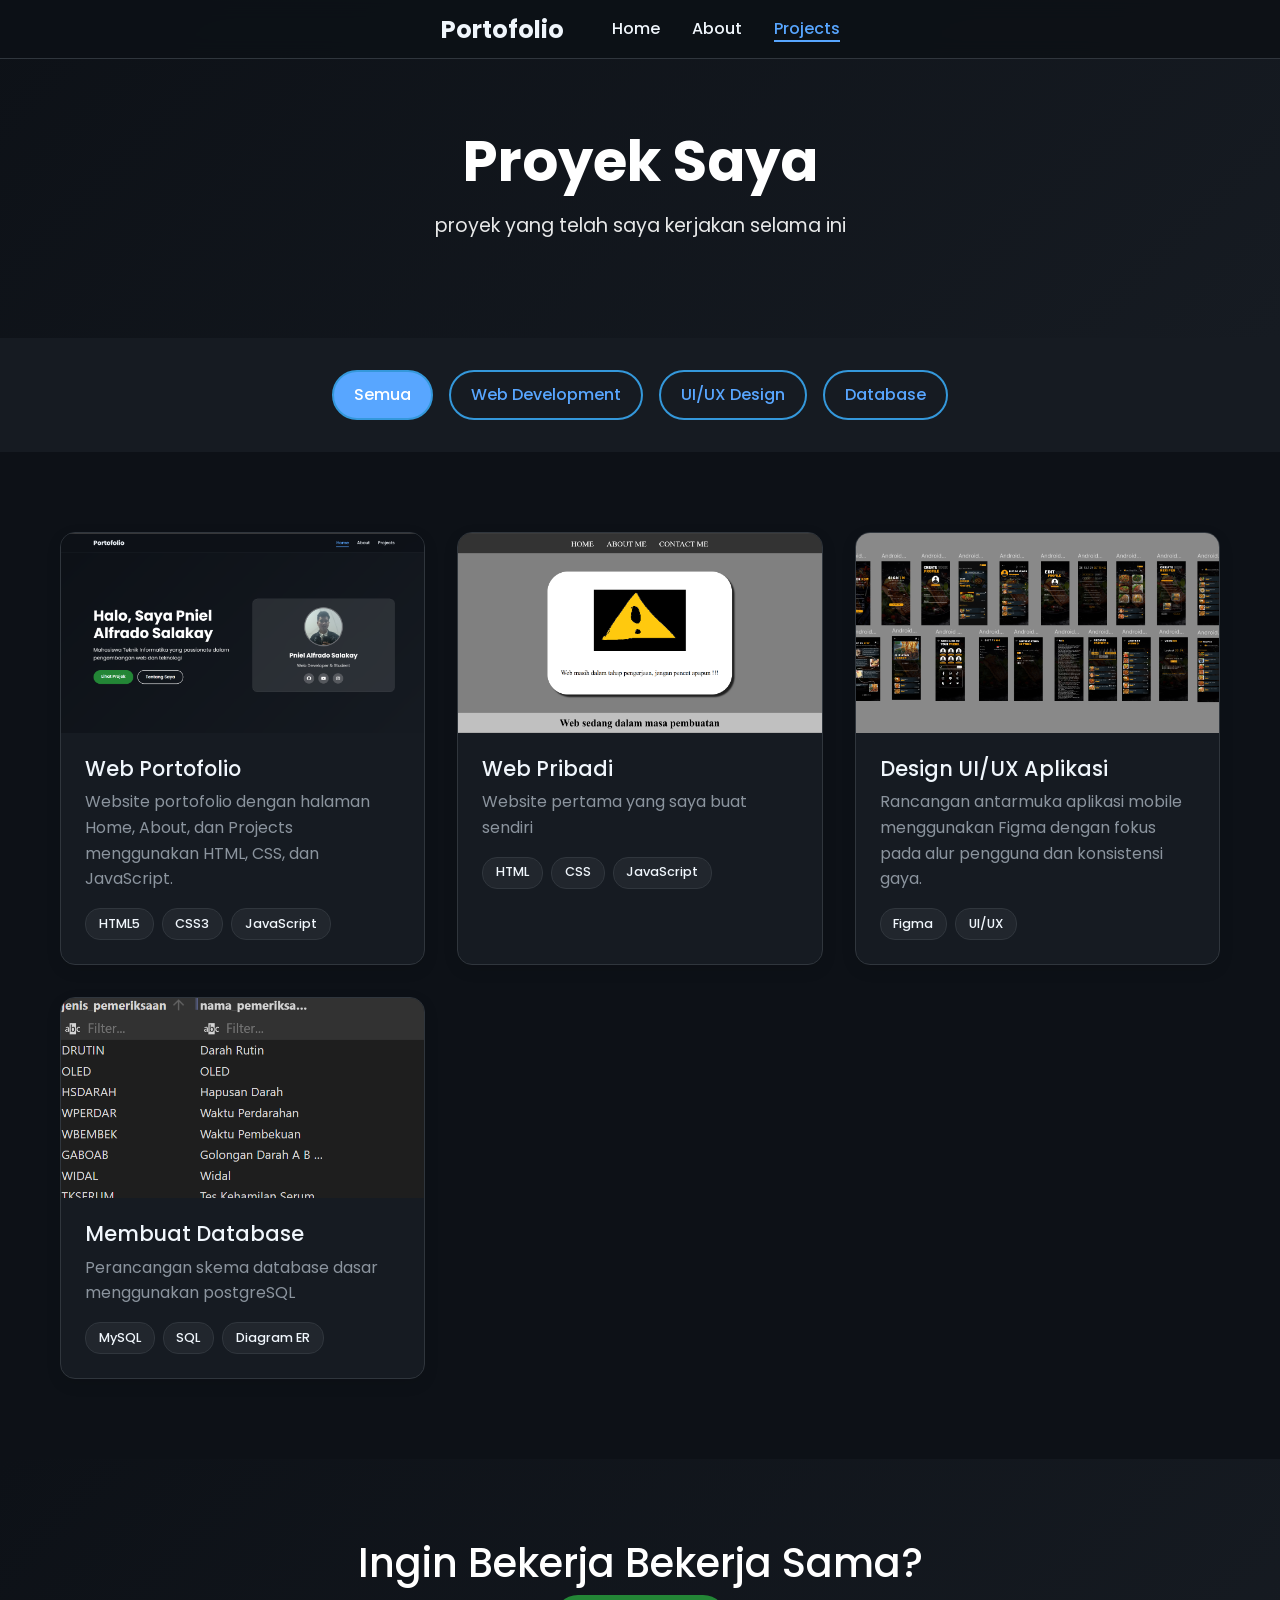
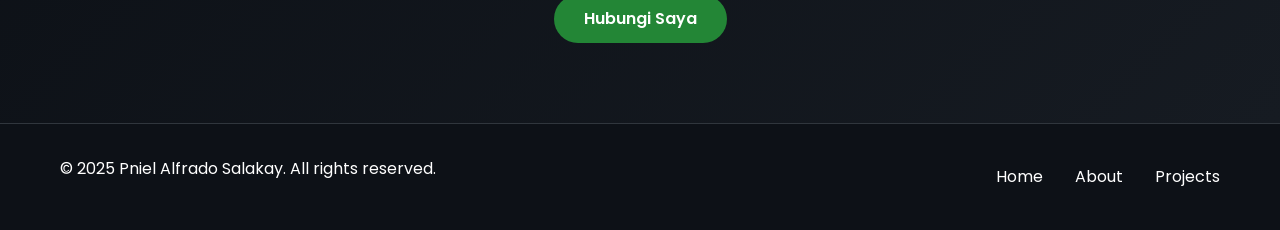
==== projects.html @ 7a98aca3 "Add files via upload" ====
<!DOCTYPE html>
<html lang="id">
<head>
    <meta charset="UTF-8">
    <meta name="viewport" content="width=device-width, initial-scale=1.0">    
    <title>Projects - Pniel Alfrado Salakay</title>
    <!-- Bootstrap CSS -->
    <link href="https://cdn.jsdelivr.net/npm/bootstrap@5.3.0/dist/css/bootstrap.min.css" rel="stylesheet">
    <link href="https://cdnjs.cloudflare.com/ajax/libs/font-awesome/6.0.0/css/all.min.css" rel="stylesheet">
    <link href="https://fonts.googleapis.com/css2?family=Poppins:wght@300;400;500;600;700&display=swap" rel="stylesheet">
    <link rel="stylesheet" href="style.css">
</head>
<body>
    <!-- Navigation -->
    <nav class="navbar">
        <div class="nav-container">
            <div class="nav-logo">
                <a href="index.html">Portofolio</a>
            </div>
            <ul class="nav-menu">
                <li class="nav-item">
                    <a href="index.html" class="nav-link">Home</a>
                </li>
                <li class="nav-item">
                    <a href="about.html" class="nav-link">About</a>
                </li>
                <li class="nav-item">
                    <a href="projects.html" class="nav-link active">Projects</a>
                </li>
            </ul>
            <div class="hamburger">
                <span class="bar"></span>
                <span class="bar"></span>
                <span class="bar"></span>
            </div>
        </div>
    </nav>

    <section class="projects-hero">
        <div class="container">
            <div class="hero-content">
                <h1 class="hero-title">Proyek Saya</h1>
                <p class="hero-subtitle">
                    proyek yang telah saya kerjakan selama ini
                </p>
            </div>
        </div>
    </section>


    <section class="project-filter">
        <div class="container">
            <div class="filter-buttons">
                <button class="filter-btn active" data-filter="all">Semua</button>
                <button class="filter-btn" data-filter="web">Web Development</button>
                <button class="filter-btn" data-filter="design">UI/UX Design</button>
                <button class="filter-btn" data-filter="database">Database</button>
            </div>
        </div>
    </section>

    <section class="projects-grid">
        <div class="container">
            <div class="projects-container">
                <!-- Project 1: Web Portofolio -->
                <div class="project-card" data-category="web">
                    <div class="project-image">
                        <img src="Port.png" alt="Web Portofolio">
                        <div class="project-overlay">
                            <div class="project-links">
                                <a href="#" class="project-link"><i class="fas fa-external-link-alt"></i></a>
                                <a href="#" class="project-link"><i class="fab fa-github"></i></a>
                            </div>
                        </div>
                    </div>
                    <div class="project-content">
                        <h3 class="project-title">Web Portofolio</h3>
                        <p class="project-description">
                            Website portofolio dengan halaman Home, About, dan Projects menggunakan HTML, CSS, dan JavaScript.
                        </p>
                        <div class="project-tech">
                            <span class="tech-tag">HTML5</span>
                            <span class="tech-tag">CSS3</span>
                            <span class="tech-tag">JavaScript</span>
                        </div>
                    </div>
                </div>

                <!-- Project 2: Web Pribadi -->
                <div class="project-card" data-category="web">
                    <div class="project-image">
                        <img src="WebM.png" alt="Web Pribadi">
                        <div class="project-overlay">
                            <div class="project-links">
                                <a href="#" class="project-link"><i class="fas fa-external-link-alt"></i></a>
                                <a href="https://github.com/Hexkrofon/Website-Personal" class="project-link"><i class="fab fa-github"></i></a>
                            </div>
                        </div>
                    </div>
                    <div class="project-content">
                        <h3 class="project-title">Web Pribadi</h3>
                        <p class="project-description">
                            Website pertama yang saya buat sendiri
                        </p>
                        <div class="project-tech">
                            <span class="tech-tag">HTML</span>
                            <span class="tech-tag">CSS</span>
                            <span class="tech-tag">JavaScript</span>
                        </div>
                    </div>
                </div>

                <!-- Project 3: Design UI/UX Aplikasi -->
                <div class="project-card" data-category="design">
                    <div class="project-image">
                        <img src="Figma.png" alt="Design UI/UX Aplikasi">
                        <div class="project-overlay">
                            <div class="project-links">
                                <a href="https://www.figma.com/design/kWWTiL2RI9q13RmklP8kKy/Untitled?node-id=0-1&p=f&t=6s42YTAVWLP6JMKu-0" class="project-link"><i class="fab fa-figma"></i></a>
                            </div>
                        </div>
                    </div>
                    <div class="project-content">
                        <h3 class="project-title">Design UI/UX Aplikasi</h3>
                        <p class="project-description">
                            Rancangan antarmuka aplikasi mobile menggunakan Figma dengan fokus pada alur pengguna dan konsistensi gaya.
                        </p>
                        <div class="project-tech">
                            <span class="tech-tag">Figma</span>
                            <span class="tech-tag">UI/UX</span>
                        </div>
                    </div>
                </div>
                
                <!-- Project 4: Membuat Database -->
                <div class="project-card" data-category="database">
                    <div class="project-image">
                        <img src="Database.png" alt="Membuat Database">
                        <div class="project-overlay">
                            <div class="project-links">
                                <a href="https://github.com/Hexkrofon/Database" class="project-link"><i class="fab fa-github"></i></a>
                            </div>
                        </div>
                    </div>
                    <div class="project-content">
                        <h3 class="project-title">Membuat Database</h3>
                        <p class="project-description">
                            Perancangan skema database dasar menggunakan postgreSQL
                        </p>
                        <div class="project-tech">
                            <span class="tech-tag">MySQL</span>
                            <span class="tech-tag">SQL</span>
                            <span class="tech-tag">Diagram ER</span>
                        </div>
                    </div>
                </div>
            </div>
        </div>
    </section>

    <section class="contact-cta">
        <div class="container">
            <div class="cta-content">
                <h1>Ingin Bekerja Bekerja Sama?</h1>
                <a href="https://wa.me/6285259934134" class="btn btn-primary">Hubungi Saya</a>
            </div>
        </div>
    </section>

    <footer class="footer">
        <div class="container">
            <div class="footer-content">
                <p>&copy; 2025 Pniel Alfrado Salakay. All rights reserved.</p>
                <div class="footer-links">
                    <a href="index.html">Home</a>
                    <a href="about.html">About</a>
                    <a href="projects.html">Projects</a>
                </div>
            </div>
        </div>
    </footer>

    <!-- Bootstrap JS -->
    <script src="https://cdn.jsdelivr.net/npm/bootstrap@5.3.0/dist/js/bootstrap.bundle.min.js"></script>
    <!-- Custom JavaScript -->
    <script src="script.js"></script>
</body>
</html>
---- style.css ----
* {
    margin: 0;
    padding: 0;
    box-sizing: border-box;
}

/* Base body styles */
body {
    font-family: 'Poppins', sans-serif;  /* Google Fonts - Poppins */
    line-height: 1.6;                    /* Improved readability */
    color: #f0f6fc;                      /* Light text color */
    background-color: #0d1117;           /* Dark background */
    overflow-x: hidden;                  /* Prevent horizontal scroll */
}

/* Container utility class */
.container {
    max-width: 1200px;                   /* Maximum width */
    margin: 0 auto;                      /* Center container */
    padding: 0 20px;                     /* Horizontal padding */
}

/* ========================================
   NAVIGATION STYLES
   ======================================== */

/* Main navigation bar */
.navbar {
    position: fixed;                      /* Fixed position */
    top: 0;                              /* Stick to top */
    left: 0;                             /* Ensure left alignment */
    width: 100%;                         /* Full width */
    background: rgba(13, 17, 23, 0.95);  /* Semi-transparent background */
    backdrop-filter: blur(10px);         /* Glass effect */
    border-bottom: 1px solid #30363d;    /* Subtle border */
    z-index: 1000;                       /* High z-index */
    padding: 1rem 0;                     /* Vertical padding */
    transition: all 0.3s ease;           /* Smooth transitions */
    display: flex;                       /* Flexbox layout */
    align-items: center;                 /* Vertical center alignment */
}

/* Navigation container */
.nav-container {
    max-width: 1200px;                   /* Match container width */
    margin: 0 auto;                      /* Center container */
    padding: 0 20px;                     /* Horizontal padding */
    display: flex;                       /* Flexbox layout */
    justify-content: space-between;      /* Space between logo and menu */
    align-items: center;                 /* Vertical center alignment */
    height: 100%;                        /* Full height */
    gap: 2rem;                           /* Gap between logo and menu */
}

.nav-logo {
    margin-right: 1rem;                  /* Add spacing after logo */
}

.nav-logo a {
    font-size: 1.5rem;
    font-weight: 700;
    color: #f0f6fc;
    text-decoration: none;
    transition: color 0.3s ease;
    display: inline-block;               /* Ensure proper alignment */
    line-height: 1;                      /* Consistent line height */
    vertical-align: middle;              /* Vertical alignment */
}

.nav-logo a:hover {
    color: #58a6ff;
}

.nav-menu {
    display: flex;
    list-style: none;
    gap: 2rem;
    margin: 0;                           /* Remove default margin */
    padding: 0;                          /* Remove default padding */
    align-items: center;                 /* Vertical center alignment */
}

.nav-item {
    display: flex;                       /* Flexbox for proper alignment */
    align-items: center;                 /* Vertical center alignment */
}

.nav-link {
    text-decoration: none;
    color: #f0f6fc;
    font-weight: 500;
    transition: color 0.3s ease;
    position: relative;
    display: inline-block;               /* Ensure proper alignment */
    line-height: 1;                      /* Consistent line height */
    vertical-align: middle;              /* Vertical alignment */
}

.nav-link:hover,
.nav-link.active {
    color: #58a6ff;
}

.nav-link::after {
    content: '';
    position: absolute;
    bottom: -5px;
    left: 0;
    width: 0;
    height: 2px;
    background: #58a6ff;
    transition: width 0.3s ease;
}

.nav-link:hover::after,
.nav-link.active::after {
    width: 100%;
}

.hamburger {
    display: none;
    flex-direction: column;
    cursor: pointer;
}

.bar {
    width: 25px;
    height: 3px;
    background: #333;
    margin: 3px 0;
    transition: 0.3s;
}

/* ========================================
   HERO SECTION STYLES
   ======================================== */

/* Main hero section */
.hero {
    min-height: 100vh;                                    /* Full viewport height */
    display: flex;                                         /* Flexbox layout */
    align-items: center;                                   /* Vertical center */
    background: linear-gradient(135deg, #0d1117 0%, #161b22 100%);  /* Gradient background */
    color: white;                                          /* White text */
    padding-top: 80px;                                     /* Account for fixed navbar */
}

.hero-container {
    max-width: 1200px;
    margin: 0 auto;
    padding: 0 20px;
    display: grid;
    grid-template-columns: 1fr 1fr;
    gap: 4rem;
    align-items: center;
}

.hero-title {
    font-size: 3.5rem;
    font-weight: 700;
    margin-bottom: 1rem;
    line-height: 1.2;
}

.highlight {
    color: #58a6ff;
}

.hero-subtitle {
    font-size: 1.2rem;
    margin-bottom: 2rem;
    opacity: 0.9;
}

.hero-buttons {
    display: flex;
    gap: 1rem;
}

.btn {
    padding: 12px 30px;
    border: none;
    border-radius: 50px;
    text-decoration: none;
    font-weight: 600;
    transition: all 0.3s ease;
    cursor: pointer;
    display: inline-block;
}

.btn-primary {
    background: #238636;
    color: white;
}

.btn-primary:hover {
    background: #2ea043;
    transform: translateY(-2px);
}

.btn-secondary {
    background: transparent;
    color: white;
    border: 2px solid white;
}

.btn-secondary:hover {
    background: #161b22;
    color: #667eea;
    transform: translateY(-2px);
}

.profile-card {
    background: rgba(255, 255, 255, 0.1);
    backdrop-filter: blur(10px);
    border-radius: 20px;
    padding: 2rem;
    text-align: center;
    border: 1px solid rgba(255, 255, 255, 0.2);
}

.profile-img {
    width: 150px;
    height: 150px;
    margin: 0 auto 1rem;
    border-radius: 50%;
    overflow: hidden;
    border: 4px solid rgba(255, 255, 255, 0.3);
}

.profile-img img {
    width: 100%;
    height: 100%;
    object-fit: cover;
}

.profile-info h3 {
    font-size: 1.5rem;
    margin-bottom: 0.5rem;
}

.profile-info p {
    opacity: 0.8;
    margin-bottom: 1rem;
}

.social-links {
    display: flex;
    justify-content: center;
    gap: 1rem;
}

.social-link {
    width: 40px;
    height: 40px;
    background: rgba(255, 255, 255, 0.2);
    border-radius: 50%;
    display: flex;
    align-items: center;
    justify-content: center;
    color: white;
    text-decoration: none;
    transition: all 0.3s ease;
}

.social-link:hover {
    background: #238636;
    transform: translateY(-2px);
}

/* ========================================
   SKILLS SECTION STYLES
   ======================================== */

/* Skills section container */
.skills {
    padding: 5rem 0;                      /* Vertical padding */
    background: #161b22;                  /* Dark background */
}

.section-title {
    text-align: center;
    font-size: 2.5rem;
    margin-bottom: 3rem;
    color: #f0f6fc;
}

.skills-grid {
    display: grid;
    grid-template-columns: repeat(auto-fit, minmax(250px, 1fr));
    gap: 2rem;
}

.skill-card {
    background: #161b22;
    padding: 2rem;
    border-radius: 15px;
    text-align: center;
    box-shadow: 0 5px 15px rgba(0, 0, 0, 0.1);
    border: 1px solid #30363d;
    transition: transform 0.3s ease;
}

.skill-card:hover {
    transform: translateY(-5px);
}

.skill-icon {
    font-size: 3rem;
    margin-bottom: 1rem;
}

.skill-icon i {
    color: #58a6ff;
}

.skill-bar {
    width: 100%;
    height: 8px;
    background: linear-gradient(90deg, rgba(100, 181, 246, 0.35), rgba(76, 175, 80, 0.35));
    border: 1px solid rgba(255, 255, 255, 0.08);
    border-radius: 4px;
    overflow: hidden;
    margin-top: 1rem;
}

.skill-progress {
    height: 100%;
    background: linear-gradient(90deg, #3498db, #2ecc71);
    border-radius: 4px;
    width: 0;
    transition: width 2s ease;
}

/* About Page Styles */
.about-hero {
    padding: 8rem 0 4rem;
    background: linear-gradient(135deg, #0d1117 0%, #161b22 100%);
    color: white;
}

.about-content {
    display: grid;
    grid-template-columns: 1fr 1fr;
    gap: 4rem;
    align-items: center;
}

.about-title {
    font-size: 3rem;
    margin-bottom: 1rem;
}

.about-description {
    font-size: 1.1rem;
    line-height: 1.8;
    opacity: 0.9;
}

.about-img {
    width: 100%;
    border-radius: 20px;
    box-shadow: 0 20px 40px rgba(0, 0, 0, 0.3);
}

.personal-info {
    padding: 5rem 0;
}

.info-grid {
    display: grid;
    grid-template-columns: repeat(auto-fit, minmax(250px, 1fr));
    gap: 2rem;
}

.info-card {
    background: #161b22;
    padding: 2rem;
    border-radius: 15px;
    text-align: center;
    box-shadow: 0 5px 15px rgba(0, 0, 0, 0.1);
    border: 1px solid #30363d;
    transition: transform 0.3s ease;
}

.info-card:hover {
    transform: translateY(-5px);
}

.info-icon {
    font-size: 2.5rem;
    color: #58a6ff;
    margin-bottom: 1rem;
}

.work {
    padding: 5rem 0;
    background: #161b22;
}

.interests {
    padding: 5rem 0;
}

.interests-grid {
    display: grid;
    grid-template-columns: repeat(auto-fit, minmax(250px, 1fr));
    gap: 2rem;
}

.interest-card {
    background: #161b22;
    padding: 2rem;
    border-radius: 15px;
    text-align: center;
    box-shadow: 0 5px 15px rgba(0, 0, 0, 0.1);
    border: 1px solid #30363d;
    transition: transform 0.3s ease;
}

.interest-card:hover {
    transform: translateY(-5px);
}

.interest-icon {
    font-size: 2.5rem;
    color: #58a6ff;
    margin-bottom: 1rem;
}

/* ========================================
   PROJECTS PAGE STYLES
   ======================================== */

/* Projects hero section */
.projects-hero {
    padding: 8rem 0 4rem;                                 /* Vertical padding */
    background: linear-gradient(135deg, #0d1117 0%, #161b22 100%);  /* Gradient background */
    color: white;                                          /* White text */
    text-align: center;                                    /* Center alignment */
}

.project-filter {
    padding: 2rem 0;
    background: #161b22;
}

.filter-buttons {
    display: flex;
    justify-content: center;
    gap: 1rem;
    flex-wrap: wrap;
}

.filter-btn {
    padding: 10px 20px;
    border: 2px solid #3498db;
    background: transparent;
    color: #58a6ff;
    border-radius: 25px;
    cursor: pointer;
    transition: all 0.3s ease;
    font-weight: 500;
}

.filter-btn.active,
.filter-btn:hover {
    background: #58a6ff;
    color: white;
}

.projects-grid {
    padding: 5rem 0;
}

.projects-container {
    display: grid;
    grid-template-columns: repeat(auto-fit, minmax(350px, 1fr));
    gap: 2rem;
}

.project-card {
    background: #161b22;
    border-radius: 15px;
    overflow: hidden;
    box-shadow: 0 5px 15px rgba(0, 0, 0, 0.1);
    border: 1px solid #30363d;
    transition: transform 0.3s ease;
}

.project-card:hover {
    transform: translateY(-5px);
}

.project-image {
    position: relative;
    overflow: hidden;
    height: 200px;
}

.project-image img {
    width: 100%;
    height: 100%;
    object-fit: cover;
    transition: transform 0.3s ease;
}

.project-overlay {
    position: absolute;
    top: 0;
    left: 0;
    right: 0;
    bottom: 0;
    background: rgba(52, 152, 219, 0.9);
    display: flex;
    align-items: center;
    justify-content: center;
    opacity: 0;
    transition: opacity 0.3s ease;
}

.project-card:hover .project-overlay {
    opacity: 1;
}

.project-card:hover .project-image img {
    transform: scale(1.1);
}

.project-links {
    display: flex;
    gap: 1rem;
}

.project-link {
    width: 50px;
    height: 50px;
    background: #161b22;
    border-radius: 50%;
    display: flex;
    align-items: center;
    justify-content: center;
    color: #58a6ff;
    text-decoration: none;
    transition: transform 0.3s ease;
}

.project-link:hover {
    transform: scale(1.1);
}

.project-content {
    padding: 1.5rem;
}

.project-title {
    font-size: 1.3rem;
    margin-bottom: 0.5rem;
    color: #f0f6fc;
}

.project-description {
    color: #8b949e;
    margin-bottom: 1rem;
    line-height: 1.6;
}

.project-tech {
    display: flex;
    flex-wrap: wrap;
    gap: 0.5rem;
}

.tech-tag {
    background: #21262d;
    color: #f0f6fc;
    padding: 0.3rem 0.8rem;
    border-radius: 15px;
    font-size: 0.8rem;
    font-weight: 500;
    border: 1px solid #30363d;
}

.project-stats {
    padding: 5rem 0;
    background: #161b22;
}

.stats-grid {
    display: grid;
    grid-template-columns: repeat(auto-fit, minmax(200px, 1fr));
    gap: 2rem;
}

.stat-item {
    text-align: center;
    background: #161b22;
    padding: 2rem;
    border-radius: 15px;
    box-shadow: 0 5px 15px rgba(0, 0, 0, 0.1);
}

.stat-number {
    font-size: 3rem;
    font-weight: 700;
    color: #58a6ff;
    margin-bottom: 0.5rem;
}

.stat-label {
    color: #8b949e;
    font-weight: 500;
}

/* Contact CTA */
.contact-cta {
    padding: 5rem 0;
    background: linear-gradient(135deg, #0d1117 0%, #161b22 100%);
    color: white;
    text-align: center;
}

.cta-content h2 {
    font-size: 2.5rem;
    margin-bottom: 1rem;
}

.cta-content p {
    font-size: 1.1rem;
    margin-bottom: 2rem;
    opacity: 0.9;
}

/* ========================================
   FOOTER STYLES
   ======================================== */

/* Main footer */
.footer {
    background: #0d1117;                  /* Dark background */
    color: white;                         /* White text */
    padding: 2rem 0;                      /* Vertical padding */
    text-align: center;                   /* Center alignment */
    border-top: 1px solid #30363d;        /* Top border */
}

.footer-content {
    display: flex;
    justify-content: space-between;
    align-items: center;
    flex-wrap: wrap;
    gap: 1rem;
}

.footer-links {
    display: flex;
    gap: 2rem;
}

.footer-links a {
    color: white;
    text-decoration: none;
    transition: color 0.3s ease;
}

.footer-links a:hover {
    color: #58a6ff;
}

/* ========================================
   ANIMATIONS
   ======================================== */

/* Fade in up animation keyframes */
@keyframes fadeInUp {
    from {
        opacity: 0;                        /* Start invisible */
        transform: translateY(30px);       /* Start 30px below */
    }
    to {
        opacity: 1;                        /* End visible */
        transform: translateY(0);          /* End at normal position */
    }
}

/* Fade in up animation class */
.fade-in-up {
    animation: fadeInUp 0.6s ease forwards;  /* Apply animation */
}

/* ========================================
   RESPONSIVE DESIGN
   ======================================== */

/* Mobile styles - screens smaller than 768px */
@media (max-width: 768px) {
    .hamburger {
        display: flex;
    }

    .nav-menu {
        position: fixed;
        left: 0;
        top: -100%;
        flex-direction: column;
        background-color: #161b22;
        width: 100%;
        text-align: center;
        transition: top 0.3s ease;
        box-shadow: 0 10px 27px rgba(0, 0, 0, 0.3);
        padding: 2rem 0;
        border-bottom: 1px solid #30363d;
        z-index: 999;
    }

    .nav-menu.active {
        top: 70px;
    }

    .nav-menu .nav-link {
        color: #f0f6fc;
        padding: 1rem 0;
        display: block;
        font-size: 1.1rem;
    }

    .nav-menu .nav-link:hover,
    .nav-menu .nav-link.active {
        color: #58a6ff;
        background-color: rgba(88, 166, 255, 0.1);
    }

    .hero-container {
        grid-template-columns: 1fr;
        text-align: center;
        gap: 2rem;
    }

    .hero-title {
        font-size: 2.5rem;
    }

    .about-content {
        grid-template-columns: 1fr;
        gap: 2rem;
    }

    .about-title {
        font-size: 2rem;
    }

    .timeline::before {
        left: 20px;
    }

    .timeline-item {
        width: 100%;
        left: 0 !important;
        padding-left: 3rem !important;
        padding-right: 0 !important;
    }

    .timeline-marker {
        left: 10px !important;
        right: auto !important;
    }

    .footer-content {
        flex-direction: column;
        text-align: center;
    }

    .projects-container {
        grid-template-columns: 1fr;
    }

    .filter-buttons {
        flex-direction: column;
        align-items: center;
    }
}

@media (max-width: 480px) {
    .hero-title {
        font-size: 2rem;
    }

    .hero-buttons {
        flex-direction: column;
        align-items: center;
    }

    .btn {
        width: 200px;
    }

    .section-title {
        font-size: 2rem;
    }

    .cta-content h2 {
        font-size: 2rem;
    }
}
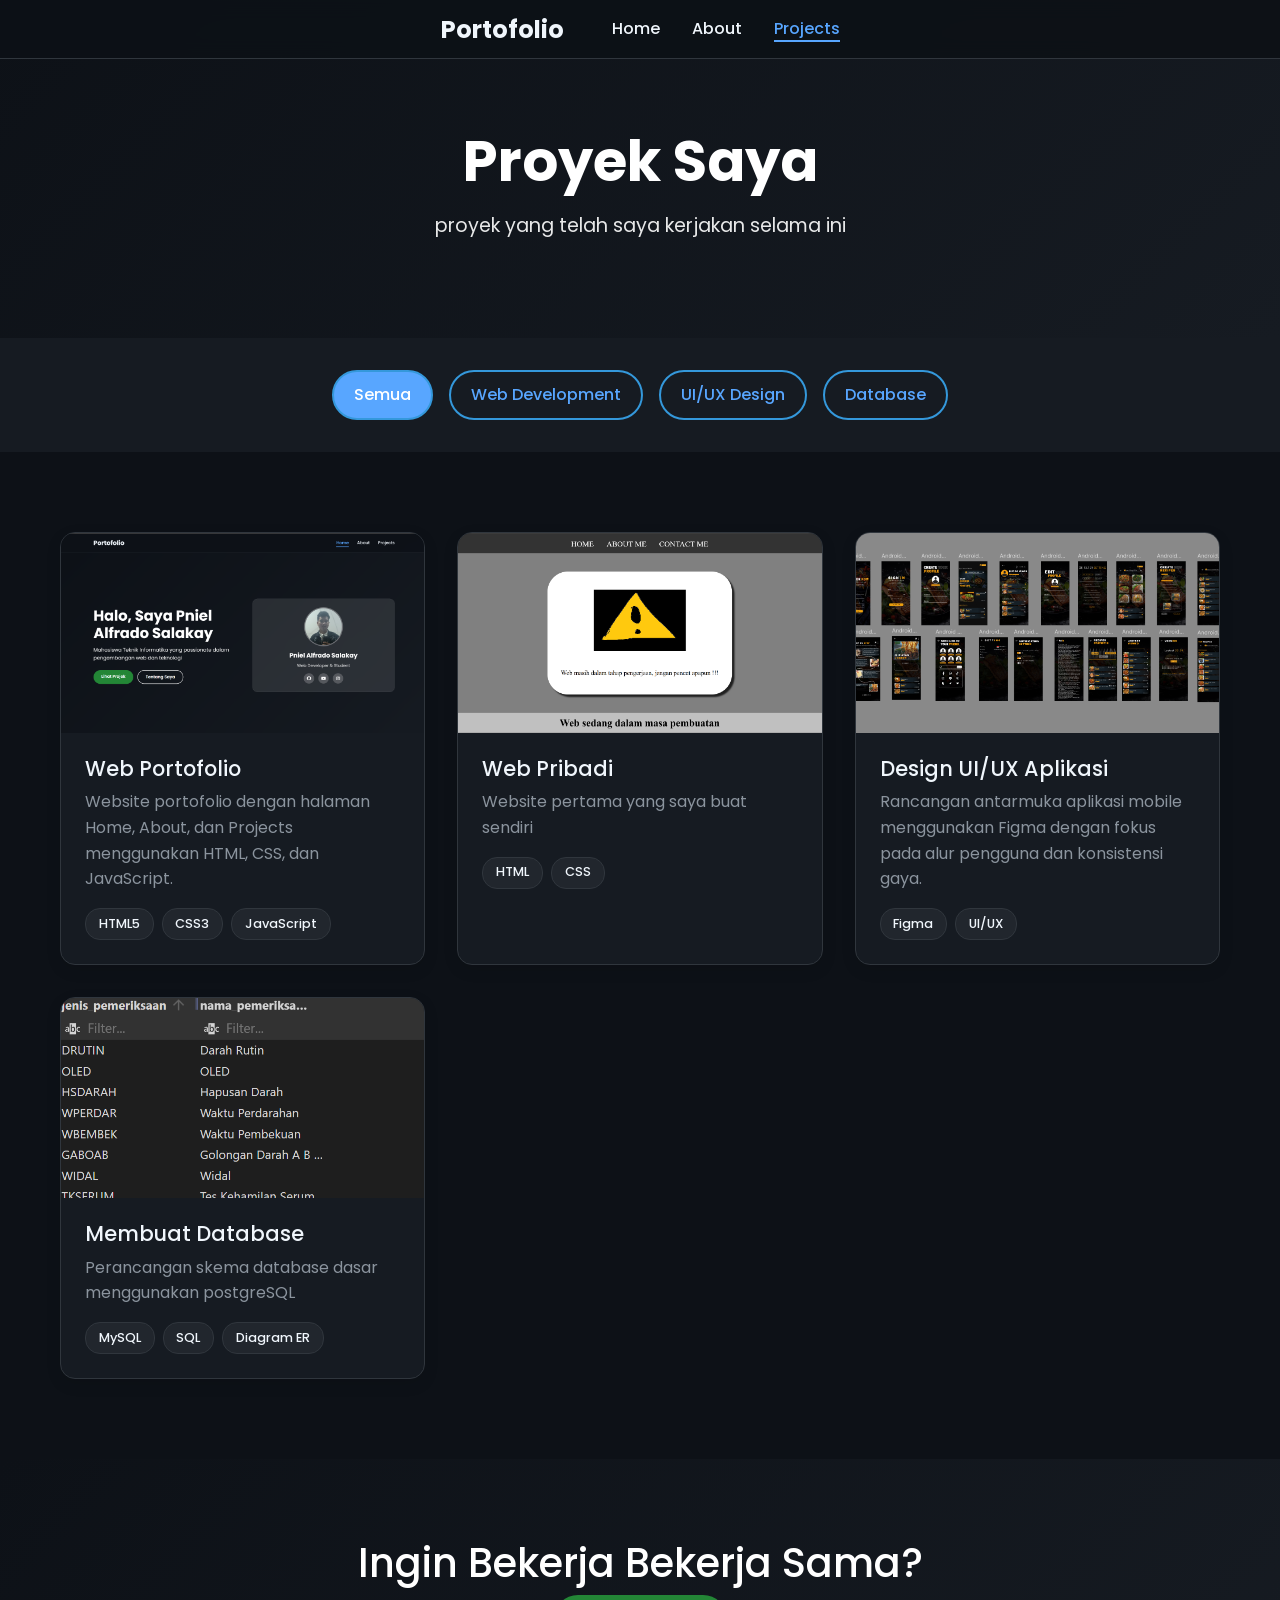
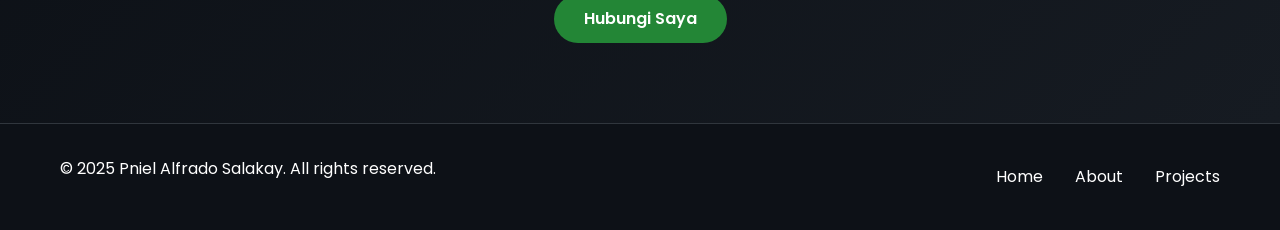
==== commit 1436c91c: "Remove JavaScript tech tag from projects.html Removed JavaScript tech tag from project section." ====
--- a/projects.html
+++ b/projects.html
@@ -68,8 +68,8 @@
                         <img src="Port.png" alt="Web Portofolio">
                         <div class="project-overlay">
                             <div class="project-links">
-                                <a href="#" class="project-link"><i class="fas fa-external-link-alt"></i></a>
-                                <a href="#" class="project-link"><i class="fab fa-github"></i></a>
+                                <a href="https://hexkrofon.github.io/Portofolio/" class="project-link"><i class="fas fa-external-link-alt"></i></a>
+                                <a href="https://github.com/Hexkrofon/Portofolio" class="project-link"><i class="fab fa-github"></i></a>
                             </div>
                         </div>
                     </div>
@@ -92,7 +92,7 @@
                         <img src="WebM.png" alt="Web Pribadi">
                         <div class="project-overlay">
                             <div class="project-links">
-                                <a href="#" class="project-link"><i class="fas fa-external-link-alt"></i></a>
+                                <a href="https://hexkrofon.github.io/Website-Personal/" class="project-link"><i class="fas fa-external-link-alt"></i></a>
                                 <a href="https://github.com/Hexkrofon/Website-Personal" class="project-link"><i class="fab fa-github"></i></a>
                             </div>
                         </div>
@@ -105,7 +105,6 @@
                         <div class="project-tech">
                             <span class="tech-tag">HTML</span>
                             <span class="tech-tag">CSS</span>
-                            <span class="tech-tag">JavaScript</span>
                         </div>
                     </div>
                 </div>
